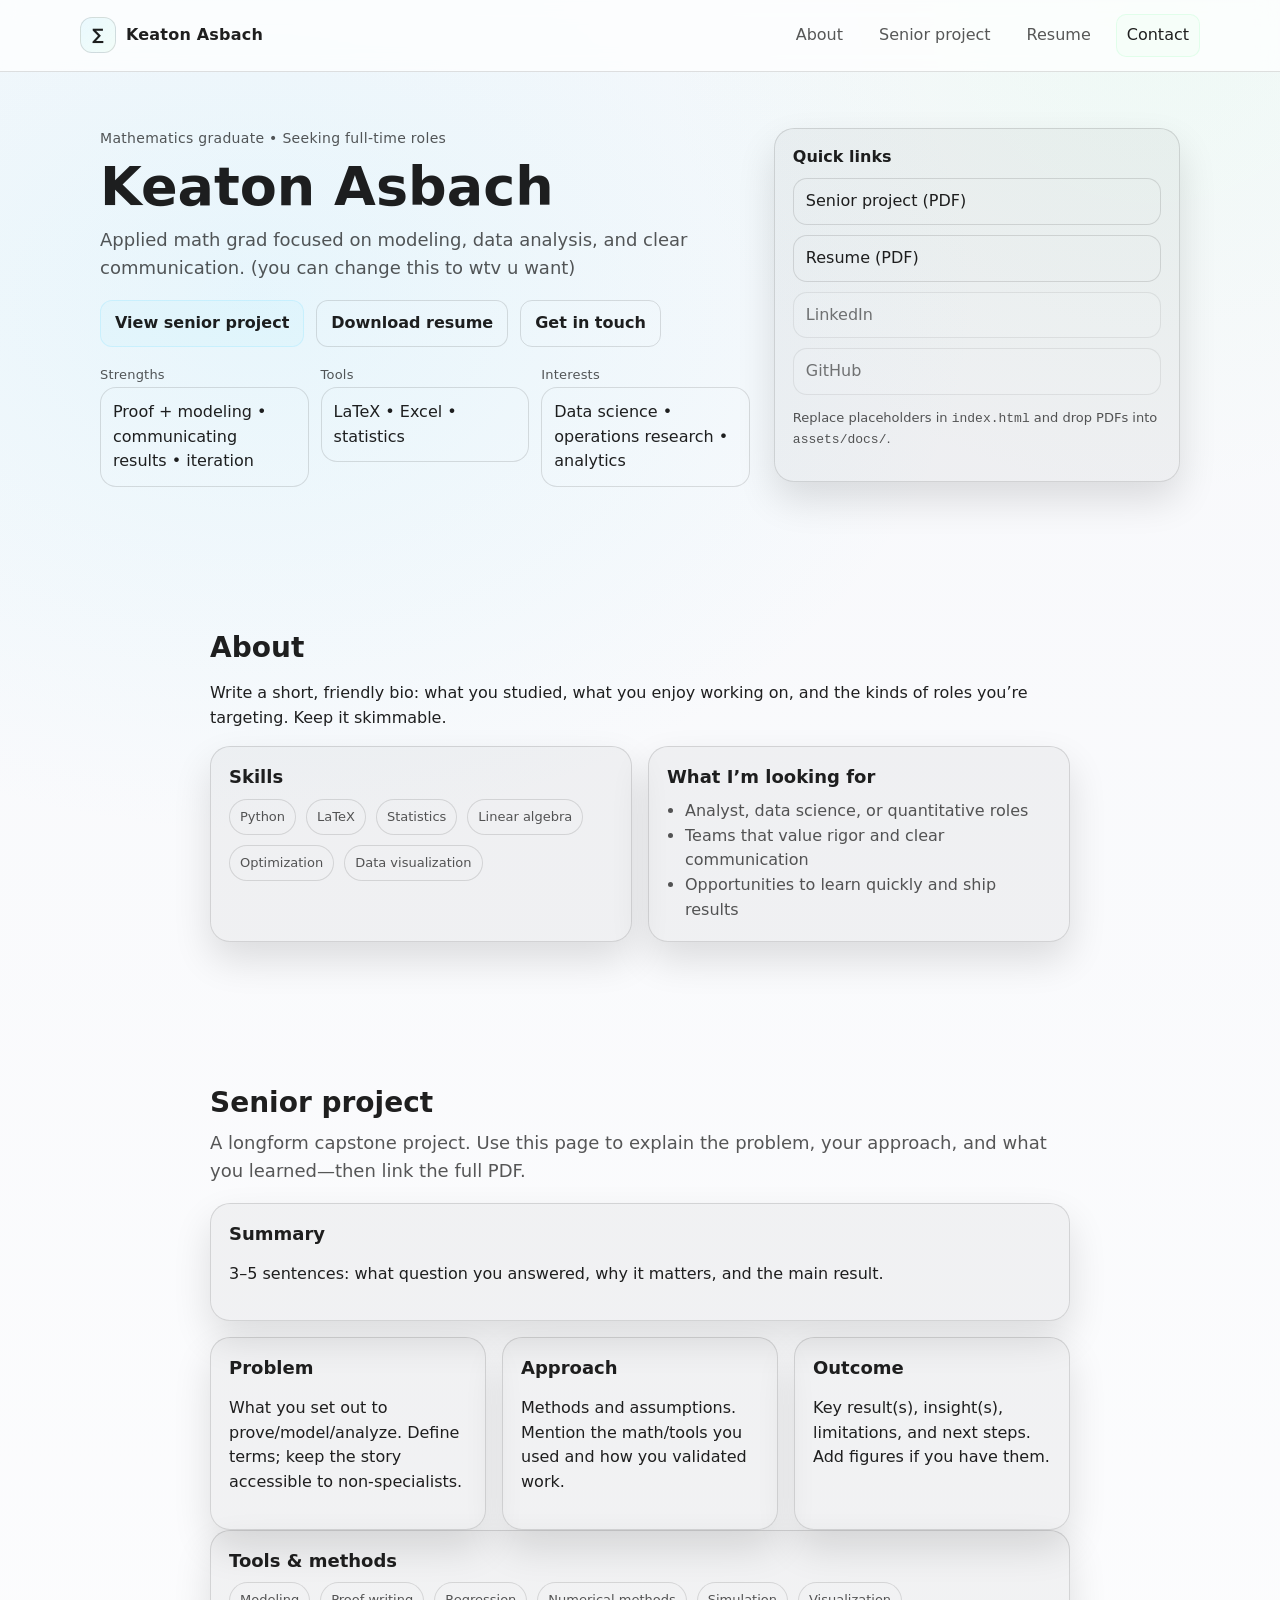
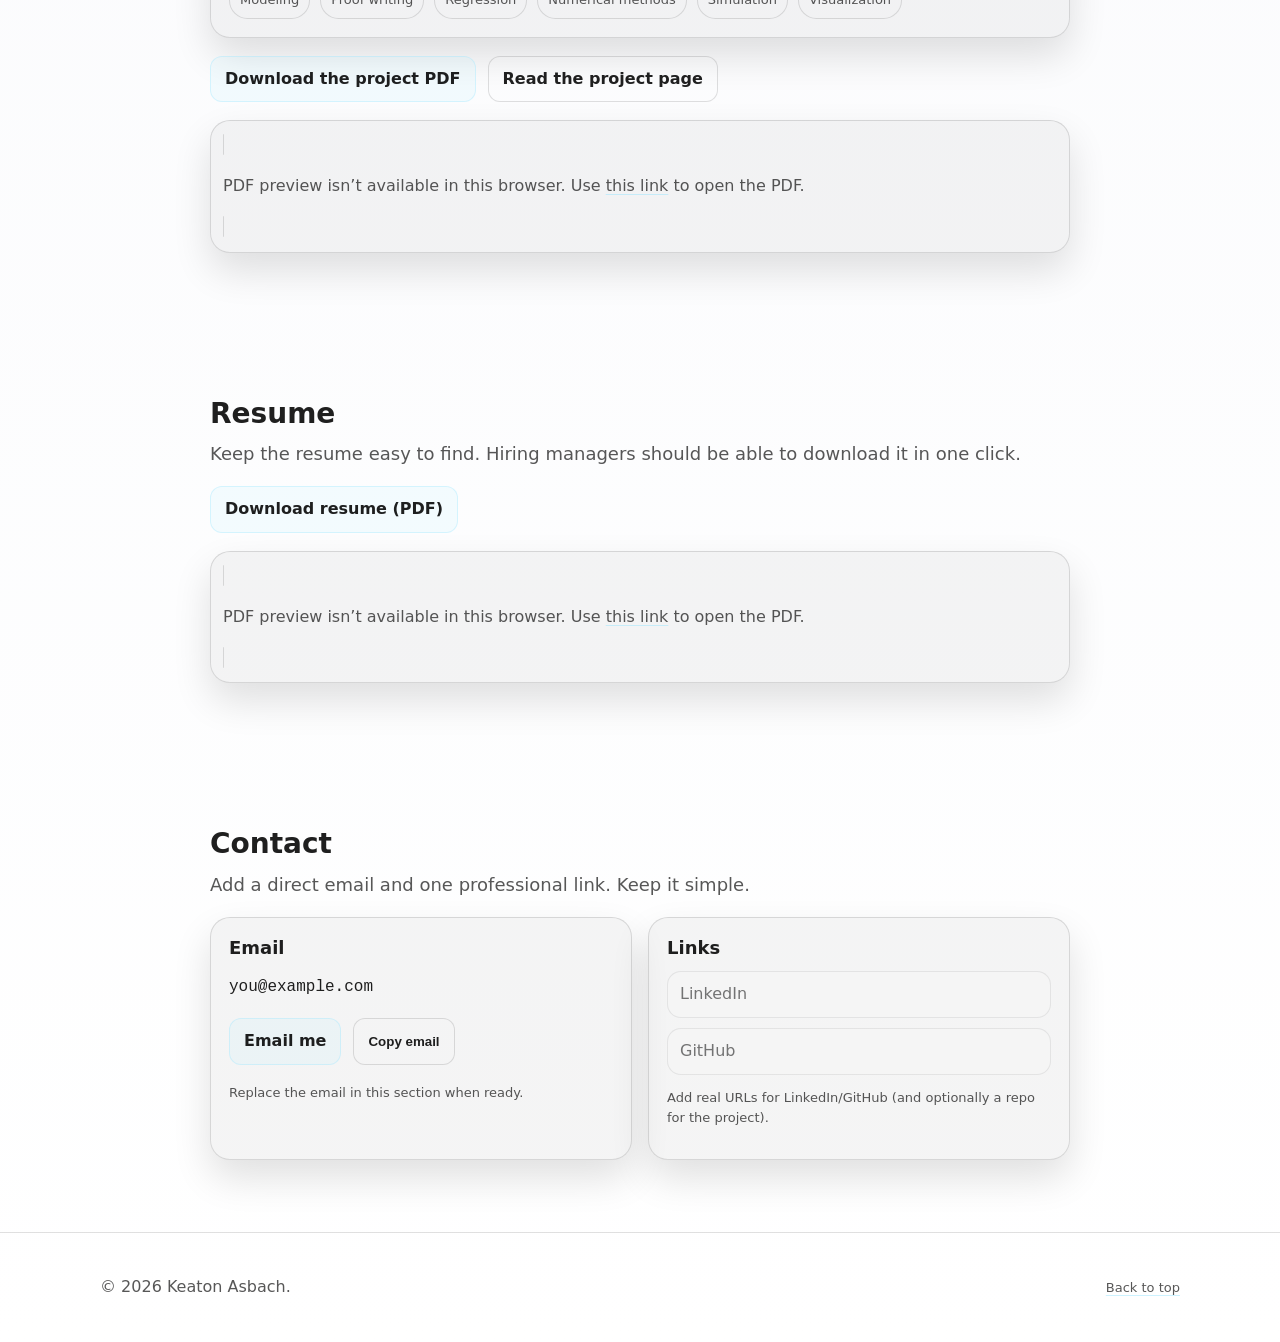
==== index.html @ d0a3ecd9 "First commit" ====
<!doctype html>
<html lang="en">
  <head>
    <meta charset="utf-8" />
    <meta name="viewport" content="width=device-width, initial-scale=1" />
    <meta
      name="description"
      content="Portfolio of a mathematics graduate: senior project, skills, resume, and contact."
    />

    <title>Portfolio — Mathematics Graduate</title>

    <meta property="og:title" content="Portfolio — Mathematics Graduate" />
    <meta
      property="og:description"
      content="Senior project, skills, resume, and contact."
    />
    <meta property="og:type" content="website" />

    <link rel="icon" href="./assets/favicon.svg" type="image/svg+xml" />
    <link rel="stylesheet" href="./styles.css" />
    <script defer src="./main.js"></script>
  </head>
  <body>
    <a class="skip-link" href="#home">Skip to content</a>

    <header class="site-header" role="banner">
      <div class="container header-inner">
        <a class="brand" href="#home" aria-label="Go to top">
          <span class="brand-mark" aria-hidden="true">∑</span>
          <span class="brand-text">Keaton Asbach</span>
        </a>

        <nav class="site-nav" aria-label="Primary">
          <a href="#about">About</a>
          <a href="#project">Senior project</a>
          <a href="#resume">Resume</a>
          <a href="#contact" class="nav-cta">Contact</a>
        </nav>
      </div>
    </header>

    <main id="home" class="site-main" tabindex="-1">
      <section class="hero section">
        <div class="container hero-grid">
          <div class="hero-copy">
            <p class="eyebrow">Mathematics graduate • Seeking full-time roles</p>
            <h1 class="hero-title">Keaton Asbach</h1>
            <p class="hero-subtitle">
              Applied math grad focused on modeling, data analysis, and clear communication. (you can change this to wtv u want)
            </p>

            <div class="button-row">
              <a class="button primary" href="#project">View senior project</a>
              <a class="button" href="#resume">Download resume</a>
              <a class="button ghost" href="#contact">Get in touch</a>
            </div>

            <dl class="hero-highlights" aria-label="Highlights">
              <div>
                <dt>Strengths</dt>
                <dd>Proof + modeling • communicating results • iteration</dd>
              </div>
              <div>
                <dt>Tools</dt>
                <dd>LaTeX • Excel • statistics</dd>
              </div>
              <div>
                <dt>Interests</dt>
                <dd>Data science • operations research • analytics</dd>
              </div>
            </dl>
          </div>

          <aside class="hero-card" aria-label="Quick links">
            <div class="card">
              <h2 class="card-title">Quick links</h2>
              <ul class="link-list">
                <li>
                  <a href="./assets/docs/senior-project.pdf">
                    Senior project (PDF)
                  </a>
                </li>
                <li>
                  <a href="./assets/docs/resume.pdf">Resume (PDF)</a>
                </li>
                <li>
                  <a href="#" aria-disabled="true" class="is-disabled">LinkedIn</a>
                </li>
                <li>
                  <a href="#" aria-disabled="true" class="is-disabled">GitHub</a>
                </li>
              </ul>
              <p class="muted small">
                Replace placeholders in <span class="mono">index.html</span> and drop PDFs into
                <span class="mono">assets/docs/</span>.
              </p>
            </div>
          </aside>
        </div>
      </section>

      <section id="about" class="section">
        <div class="container narrow">
          <h2>About</h2>
          <p>
            Write a short, friendly bio: what you studied, what you enjoy working on,
            and the kinds of roles you’re targeting. Keep it skimmable.
          </p>

          <div class="grid-2">
            <div class="panel">
              <h3>Skills</h3>
              <ul class="chip-list" aria-label="Skills list">
                <li class="chip">Python</li>
                <li class="chip">LaTeX</li>
                <li class="chip">Statistics</li>
                <li class="chip">Linear algebra</li>
                <li class="chip">Optimization</li>
                <li class="chip">Data visualization</li>
              </ul>
            </div>

            <div class="panel">
              <h3>What I’m looking for</h3>
              <ul class="bullets">
                <li>Analyst, data science, or quantitative roles</li>
                <li>Teams that value rigor and clear communication</li>
                <li>Opportunities to learn quickly and ship results</li>
              </ul>
            </div>
          </div>
        </div>
      </section>

      <section id="project" class="section section-alt">
        <div class="container narrow">
          <h2>Senior project</h2>
          <p class="lead">
            A longform capstone project. Use this page to explain the problem, your
            approach, and what you learned—then link the full PDF.
          </p>

          <div class="panel">
            <h3>Summary</h3>
            <p>
              3–5 sentences: what question you answered, why it matters, and the main
              result.
            </p>
          </div>

          <div class="grid-3">
            <div class="panel">
              <h3>Problem</h3>
              <p>
                What you set out to prove/model/analyze. Define terms; keep the story
                accessible to non-specialists.
              </p>
            </div>
            <div class="panel">
              <h3>Approach</h3>
              <p>
                Methods and assumptions. Mention the math/tools you used and how you
                validated work.
              </p>
            </div>
            <div class="panel">
              <h3>Outcome</h3>
              <p>
                Key result(s), insight(s), limitations, and next steps. Add figures if
                you have them.
              </p>
            </div>
          </div>

          <div class="panel">
            <h3>Tools &amp; methods</h3>
            <ul class="chip-list" aria-label="Tools and methods list">
              <li class="chip">Modeling</li>
              <li class="chip">Proof writing</li>
              <li class="chip">Regression</li>
              <li class="chip">Numerical methods</li>
              <li class="chip">Simulation</li>
              <li class="chip">Visualization</li>
            </ul>
          </div>

          <div class="button-row">
            <a class="button primary" href="./assets/docs/senior-project.pdf">
              Download the project PDF
            </a>
            <a class="button" href="./project/">Read the project page</a>
          </div>

          <div class="panel embed">
            <h3 class="sr-only">Project PDF preview</h3>
            <object
              data="./assets/docs/senior-project.pdf"
              type="application/pdf"
              width="100%"
              height="720"
              aria-label="Embedded senior project PDF"
            >
              <p class="muted">
                PDF preview isn’t available in this browser. Use
                <a href="./assets/docs/senior-project.pdf">this link</a> to open the PDF.
              </p>
            </object>
          </div>
        </div>
      </section>

      <section id="resume" class="section">
        <div class="container narrow">
          <h2>Resume</h2>
          <p class="lead">
            Keep the resume easy to find. Hiring managers should be able to download it
            in one click.
          </p>

          <div class="button-row">
            <a class="button primary" href="./assets/docs/resume.pdf" download>
              Download resume (PDF)
            </a>
          </div>

          <div class="panel embed">
            <h3 class="sr-only">Resume PDF preview</h3>
            <object
              data="./assets/docs/resume.pdf"
              type="application/pdf"
              width="100%"
              height="720"
              aria-label="Embedded resume PDF"
            >
              <p class="muted">
                PDF preview isn’t available in this browser. Use
                <a href="./assets/docs/resume.pdf">this link</a> to open the PDF.
              </p>
            </object>
          </div>
        </div>
      </section>

      <section id="contact" class="section section-alt">
        <div class="container narrow">
          <h2>Contact</h2>
          <p class="lead">
            Add a direct email and one professional link. Keep it simple.
          </p>

          <div class="grid-2">
            <div class="panel">
              <h3>Email</h3>
              <p class="mono" id="emailText">you@example.com</p>
              <div class="button-row">
                <a class="button primary" href="mailto:you@example.com">Email me</a>
                <button class="button" type="button" data-copy-email>
                  Copy email
                </button>
              </div>
              <p class="muted small">
                Replace the email in this section when ready.
              </p>
            </div>

            <div class="panel">
              <h3>Links</h3>
              <ul class="link-list">
                <li>
                  <a href="#" aria-disabled="true" class="is-disabled">LinkedIn</a>
                </li>
                <li><a href="#" aria-disabled="true" class="is-disabled">GitHub</a></li>
              </ul>
              <p class="muted small">
                Add real URLs for LinkedIn/GitHub (and optionally a repo for the project).
              </p>
            </div>
          </div>
        </div>
      </section>
    </main>

    <footer class="site-footer">
      <div class="container footer-inner">
        <p class="muted">
          © <span id="year"></span> Keaton Asbach.
        </p>
        <p class="muted small">
          <a href="#home">Back to top</a>
        </p>
      </div>
    </footer>
  </body>
</html>
---- styles.css ----
:root {
  --bg: #0b1020;
  --bg2: #0f1730;
  --card: rgba(255, 255, 255, 0.06);
  --card2: rgba(255, 255, 255, 0.08);
  --text: rgba(255, 255, 255, 0.92);
  --muted: rgba(255, 255, 255, 0.72);
  --border: rgba(255, 255, 255, 0.12);
  --accent: #9ae6ff;
  --accent2: #b7ffcf;
  --shadow: 0 16px 40px rgba(0, 0, 0, 0.35);
  --radius: 16px;
  --radius2: 20px;
  --max: 1120px;
}

@media (prefers-color-scheme: light) {
  :root {
    --bg: #f7f8fb;
    --bg2: #ffffff;
    --card: rgba(0, 0, 0, 0.04);
    --card2: rgba(0, 0, 0, 0.06);
    --text: rgba(0, 0, 0, 0.88);
    --muted: rgba(0, 0, 0, 0.66);
    --border: rgba(0, 0, 0, 0.12);
    --accent: #0b6cff;
    --accent2: #0b9a5a;
    --shadow: 0 18px 38px rgba(0, 0, 0, 0.12);
  }
}

* {
  box-sizing: border-box;
}

html {
  scroll-behavior: smooth;
}

body {
  margin: 0;
  font-family: ui-sans-serif, system-ui, -apple-system, Segoe UI, Roboto, Helvetica,
    Arial, "Apple Color Emoji", "Segoe UI Emoji";
  color: var(--text);
  background: radial-gradient(1200px 900px at 20% 10%, rgba(154, 230, 255, 0.18), transparent 60%),
    radial-gradient(900px 900px at 90% 0%, rgba(183, 255, 207, 0.14), transparent 55%),
    linear-gradient(180deg, var(--bg), var(--bg2));
  line-height: 1.55;
}

a {
  color: inherit;
  text-decoration-color: rgba(154, 230, 255, 0.5);
  text-underline-offset: 3px;
}

a:hover {
  text-decoration-color: rgba(154, 230, 255, 0.95);
}

.container {
  max-width: var(--max);
  margin: 0 auto;
  padding: 0 20px;
}

.narrow {
  max-width: 900px;
}

.section {
  padding: 72px 0;
}

.section-alt {
  background: linear-gradient(180deg, transparent, rgba(255, 255, 255, 0.03), transparent);
}

.skip-link {
  position: absolute;
  left: -999px;
  top: 12px;
  padding: 10px 12px;
  background: var(--bg2);
  border: 1px solid var(--border);
  border-radius: 10px;
  box-shadow: var(--shadow);
  z-index: 999;
}

.skip-link:focus {
  left: 12px;
}

.site-header {
  position: sticky;
  top: 0;
  z-index: 50;
  background: rgba(8, 12, 24, 0.6);
  backdrop-filter: blur(10px);
  border-bottom: 1px solid var(--border);
}

@media (prefers-color-scheme: light) {
  .site-header {
    background: rgba(255, 255, 255, 0.72);
  }
}

.header-inner {
  display: flex;
  align-items: center;
  justify-content: space-between;
  gap: 14px;
  padding: 14px 0;
}

.brand {
  display: inline-flex;
  align-items: center;
  gap: 10px;
  text-decoration: none;
  font-weight: 700;
  letter-spacing: 0.2px;
}

.brand-mark {
  width: 36px;
  height: 36px;
  display: inline-grid;
  place-items: center;
  border-radius: 12px;
  background: linear-gradient(135deg, rgba(154, 230, 255, 0.18), rgba(183, 255, 207, 0.12));
  border: 1px solid var(--border);
}

.site-nav {
  display: flex;
  align-items: center;
  gap: 14px;
  flex-wrap: wrap;
}

.site-nav a {
  padding: 8px 10px;
  border-radius: 10px;
  text-decoration: none;
  color: var(--muted);
  border: 1px solid transparent;
}

.site-nav a:hover {
  color: var(--text);
  border-color: var(--border);
  background: rgba(255, 255, 255, 0.05);
}

.site-nav a[aria-current="page"] {
  color: var(--text);
  border-color: rgba(154, 230, 255, 0.35);
  background: rgba(154, 230, 255, 0.08);
}

.nav-cta {
  color: var(--text) !important;
  border-color: rgba(183, 255, 207, 0.35) !important;
  background: rgba(183, 255, 207, 0.08) !important;
}

.hero {
  padding-top: 56px;
}

.hero-grid {
  display: grid;
  grid-template-columns: 1.6fr 1fr;
  gap: 24px;
  align-items: start;
}

@media (max-width: 860px) {
  .hero-grid {
    grid-template-columns: 1fr;
  }
}

.eyebrow {
  margin: 0 0 10px 0;
  color: var(--muted);
  letter-spacing: 0.3px;
  font-size: 14px;
}

.hero-title {
  margin: 0 0 10px 0;
  font-size: clamp(34px, 5vw, 54px);
  line-height: 1.05;
}

.hero-subtitle {
  margin: 0 0 18px 0;
  color: var(--muted);
  max-width: 62ch;
  font-size: 18px;
}

.button-row {
  display: flex;
  gap: 12px;
  flex-wrap: wrap;
  margin: 18px 0 18px 0;
}

.button {
  appearance: none;
  border: 1px solid var(--border);
  background: rgba(255, 255, 255, 0.03);
  color: var(--text);
  padding: 10px 14px;
  border-radius: 12px;
  text-decoration: none;
  display: inline-flex;
  align-items: center;
  gap: 10px;
  font-weight: 650;
  cursor: pointer;
}

.button:hover {
  background: rgba(255, 255, 255, 0.06);
}

.button.primary {
  border-color: rgba(154, 230, 255, 0.35);
  background: rgba(154, 230, 255, 0.10);
}

.button.primary:hover {
  background: rgba(154, 230, 255, 0.14);
}

.button.ghost {
  background: transparent;
}

.hero-highlights {
  display: grid;
  grid-template-columns: repeat(3, minmax(0, 1fr));
  gap: 12px;
  margin: 14px 0 0 0;
}

@media (max-width: 860px) {
  .hero-highlights {
    grid-template-columns: 1fr;
  }
}

.hero-highlights dt {
  font-size: 13px;
  letter-spacing: 0.2px;
  color: var(--muted);
  margin-bottom: 2px;
}

.hero-highlights dd {
  margin: 0;
  border: 1px solid var(--border);
  border-radius: var(--radius);
  background: rgba(255, 255, 255, 0.03);
  padding: 12px;
}

.card,
.panel {
  border: 1px solid var(--border);
  background: var(--card);
  border-radius: var(--radius2);
  padding: 18px;
  box-shadow: var(--shadow);
}

.card-title {
  margin: 0 0 10px 0;
  font-size: 16px;
  color: var(--text);
}

.muted {
  color: var(--muted);
}

.small {
  font-size: 13px;
}

.mono {
  font-family: ui-monospace, SFMono-Regular, Menlo, Monaco, Consolas, "Liberation Mono",
    "Courier New", monospace;
}

.link-list {
  list-style: none;
  padding: 0;
  margin: 12px 0 0 0;
  display: grid;
  gap: 10px;
}

.link-list a {
  display: block;
  padding: 10px 12px;
  border: 1px solid var(--border);
  border-radius: 14px;
  text-decoration: none;
  background: rgba(255, 255, 255, 0.03);
}

.link-list a:hover {
  background: rgba(255, 255, 255, 0.06);
}

.is-disabled {
  opacity: 0.6;
  pointer-events: none;
}

h2 {
  margin: 0 0 10px 0;
  font-size: 28px;
  line-height: 1.2;
}

h3 {
  margin: 0 0 10px 0;
  font-size: 18px;
  line-height: 1.3;
}

.lead {
  margin: 0 0 18px 0;
  color: var(--muted);
  font-size: 18px;
}

.grid-2 {
  display: grid;
  grid-template-columns: repeat(2, minmax(0, 1fr));
  gap: 16px;
  margin-top: 16px;
}

.grid-3 {
  display: grid;
  grid-template-columns: repeat(3, minmax(0, 1fr));
  gap: 16px;
  margin-top: 16px;
}

@media (max-width: 860px) {
  .grid-2,
  .grid-3 {
    grid-template-columns: 1fr;
  }
}

.bullets {
  margin: 0;
  padding-left: 18px;
  color: var(--muted);
}

.chip-list {
  list-style: none;
  margin: 0;
  padding: 0;
  display: flex;
  gap: 10px;
  flex-wrap: wrap;
}

.chip {
  display: inline-flex;
  padding: 7px 10px;
  border-radius: 999px;
  border: 1px solid var(--border);
  background: rgba(255, 255, 255, 0.03);
  color: var(--muted);
  font-size: 13px;
}

.embed {
  padding: 12px;
}

.embed object {
  border: 1px solid var(--border);
  border-radius: 14px;
  background: rgba(255, 255, 255, 0.02);
}

.sr-only {
  position: absolute;
  width: 1px;
  height: 1px;
  padding: 0;
  margin: -1px;
  overflow: hidden;
  clip: rect(0, 0, 0, 0);
  white-space: nowrap;
  border: 0;
}

.site-footer {
  border-top: 1px solid var(--border);
  padding: 26px 0;
  background: rgba(255, 255, 255, 0.02);
}

.footer-inner {
  display: flex;
  align-items: baseline;
  justify-content: space-between;
  flex-wrap: wrap;
  gap: 10px;
}

@media print {
  .site-header,
  .site-footer,
  .button-row,
  .embed {
    display: none !important;
  }

  body {
    background: #fff;
    color: #111;
  }
}
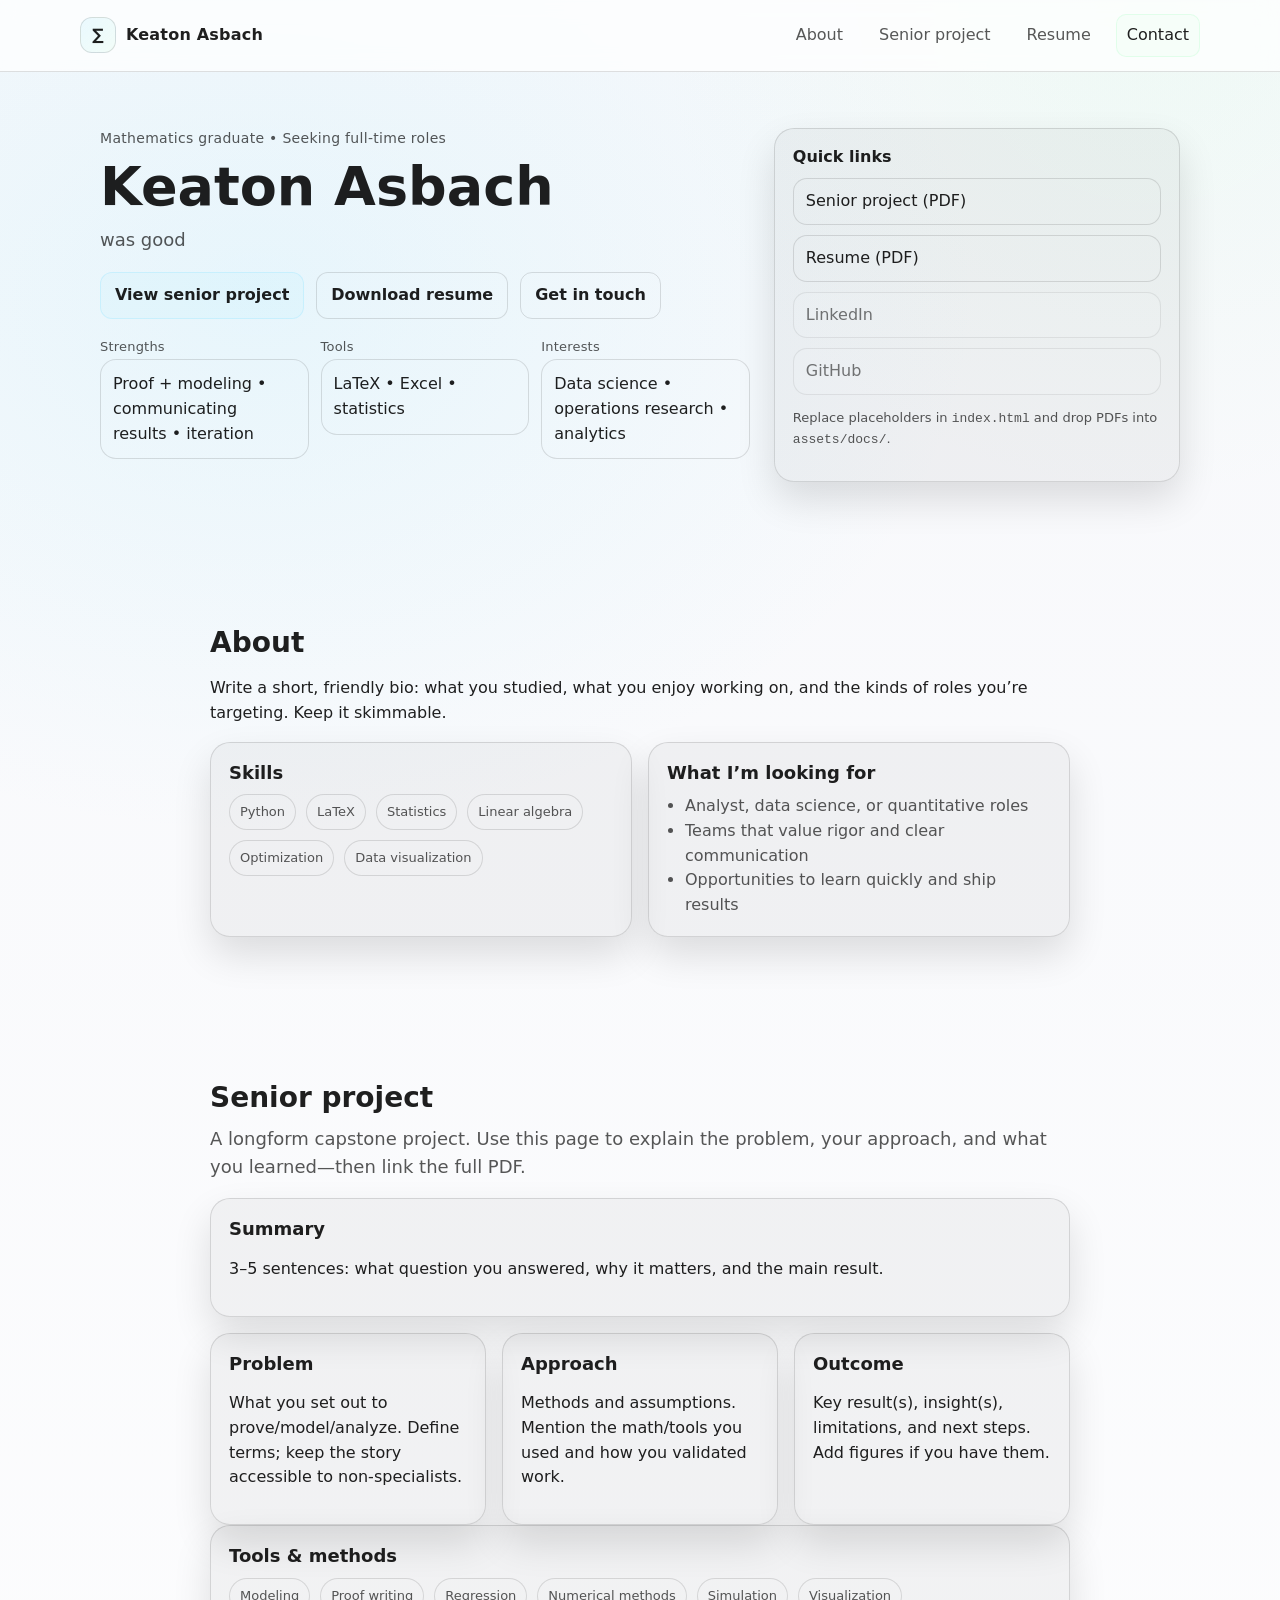
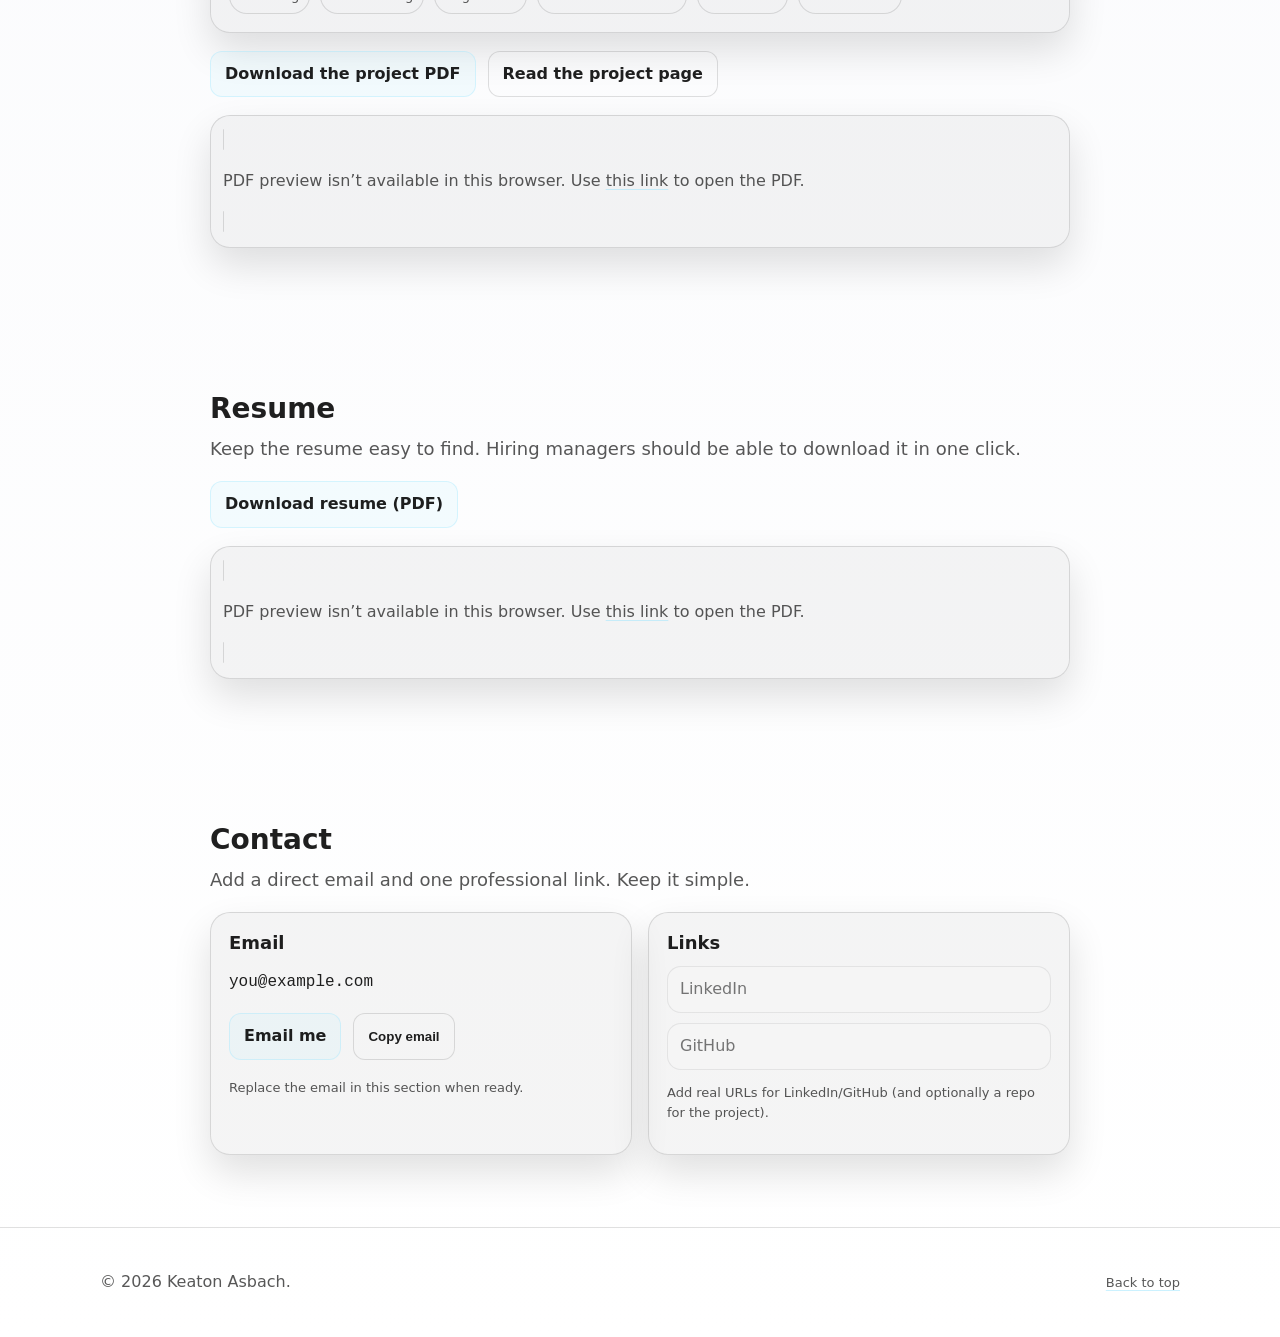
==== commit 72f19a84: "hello" ====
--- a/index.html
+++ b/index.html
@@ -47,7 +47,7 @@
             <p class="eyebrow">Mathematics graduate • Seeking full-time roles</p>
             <h1 class="hero-title">Keaton Asbach</h1>
             <p class="hero-subtitle">
-              Applied math grad focused on modeling, data analysis, and clear communication. (you can change this to wtv u want)
+              was good
             </p>
 
             <div class="button-row">
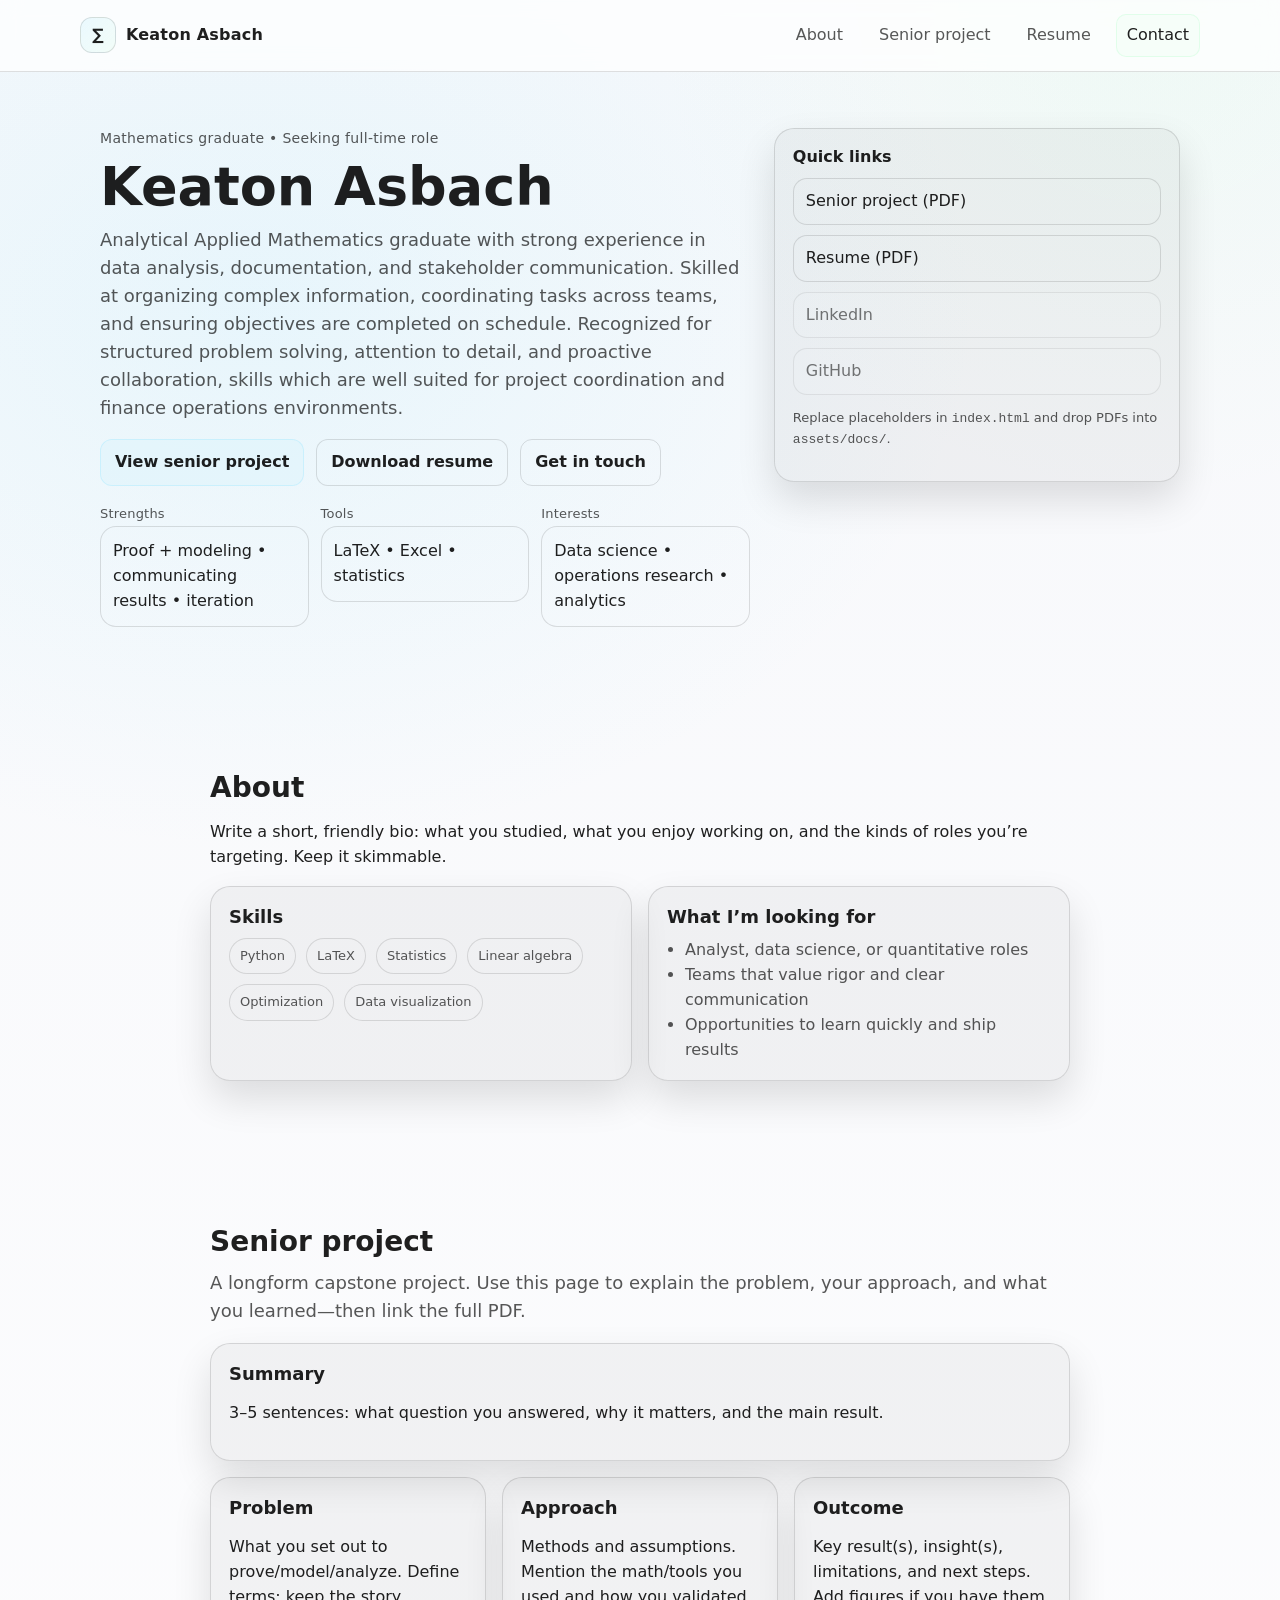
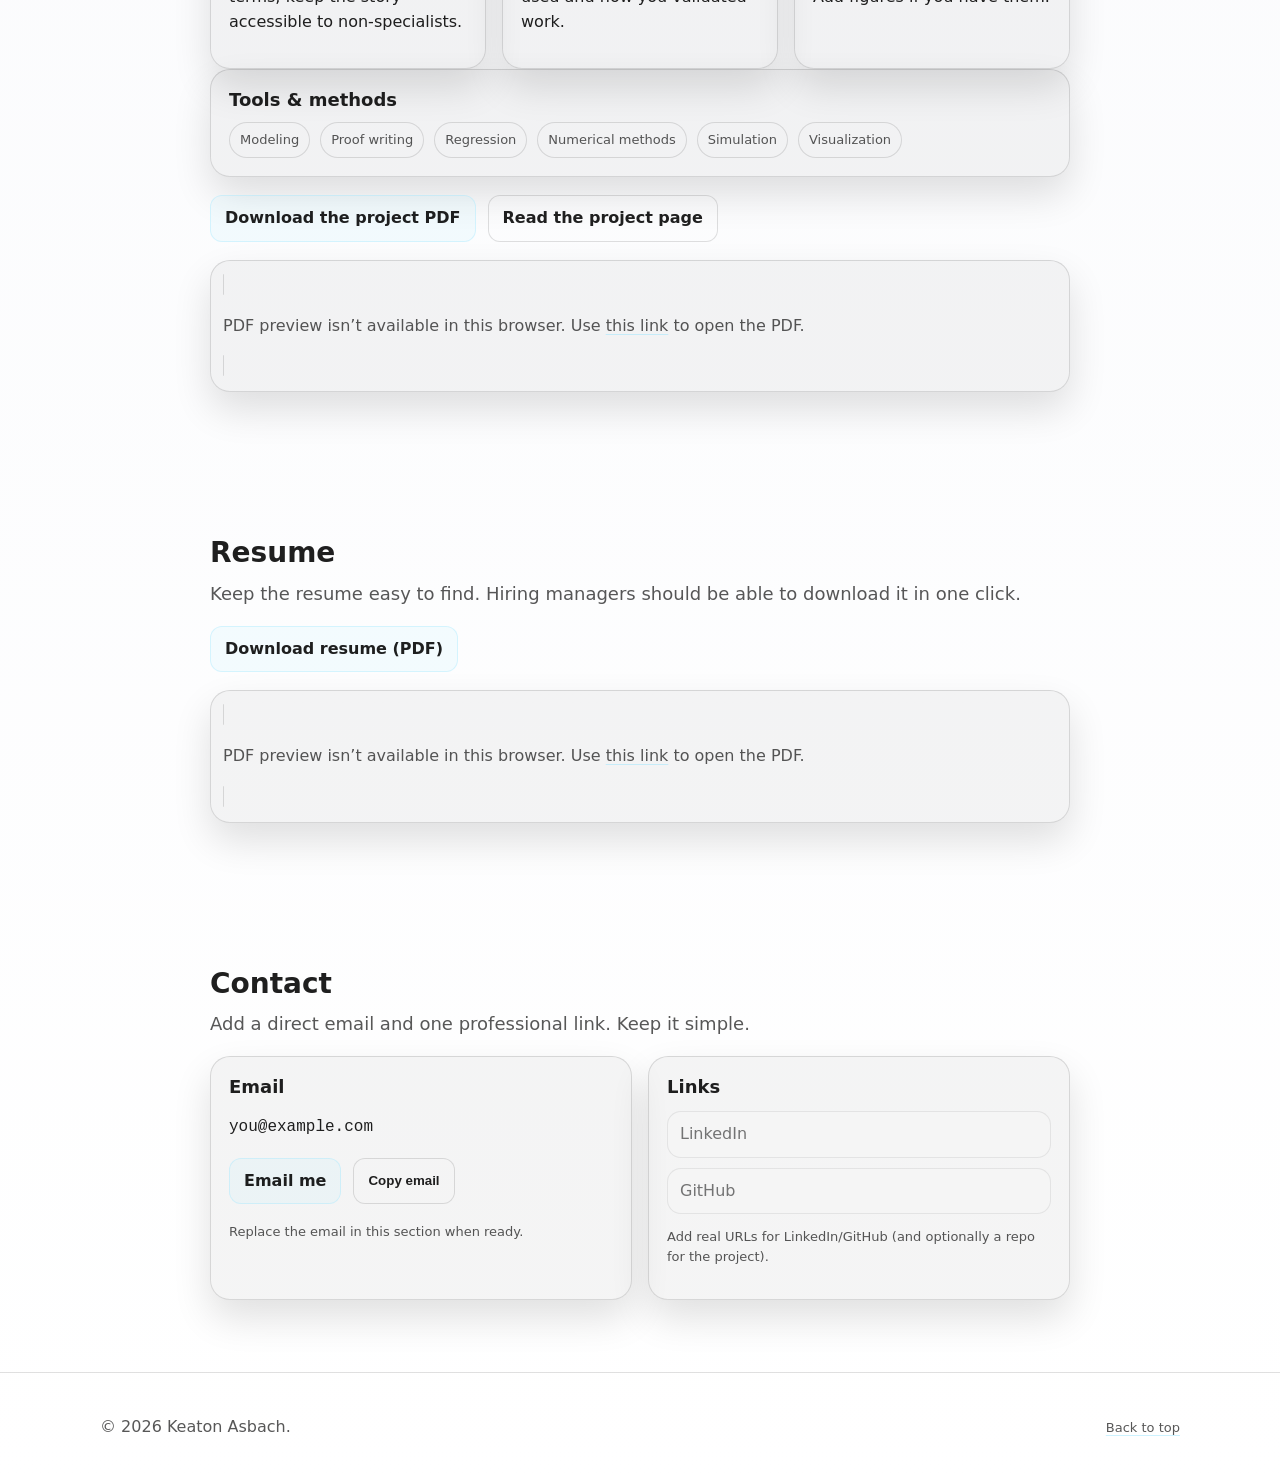
==== commit 17749738: "Updated Description" ====
--- a/index.html
+++ b/index.html
@@ -44,10 +44,14 @@
       <section class="hero section">
         <div class="container hero-grid">
           <div class="hero-copy">
-            <p class="eyebrow">Mathematics graduate • Seeking full-time roles</p>
+            <p class="eyebrow">Mathematics graduate • Seeking full-time role</p>
             <h1 class="hero-title">Keaton Asbach</h1>
             <p class="hero-subtitle">
-              was good
+              Analytical Applied Mathematics graduate with strong experience in data analysis, documentation, and 
+stakeholder communication. Skilled at organizing complex information, coordinating tasks across teams, 
+and ensuring objectives are completed on schedule. Recognized for structured problem solving, attention 
+to detail, and proactive collaboration, skills which are well suited for project coordination and finance 
+operations environments.
             </p>
 
             <div class="button-row">
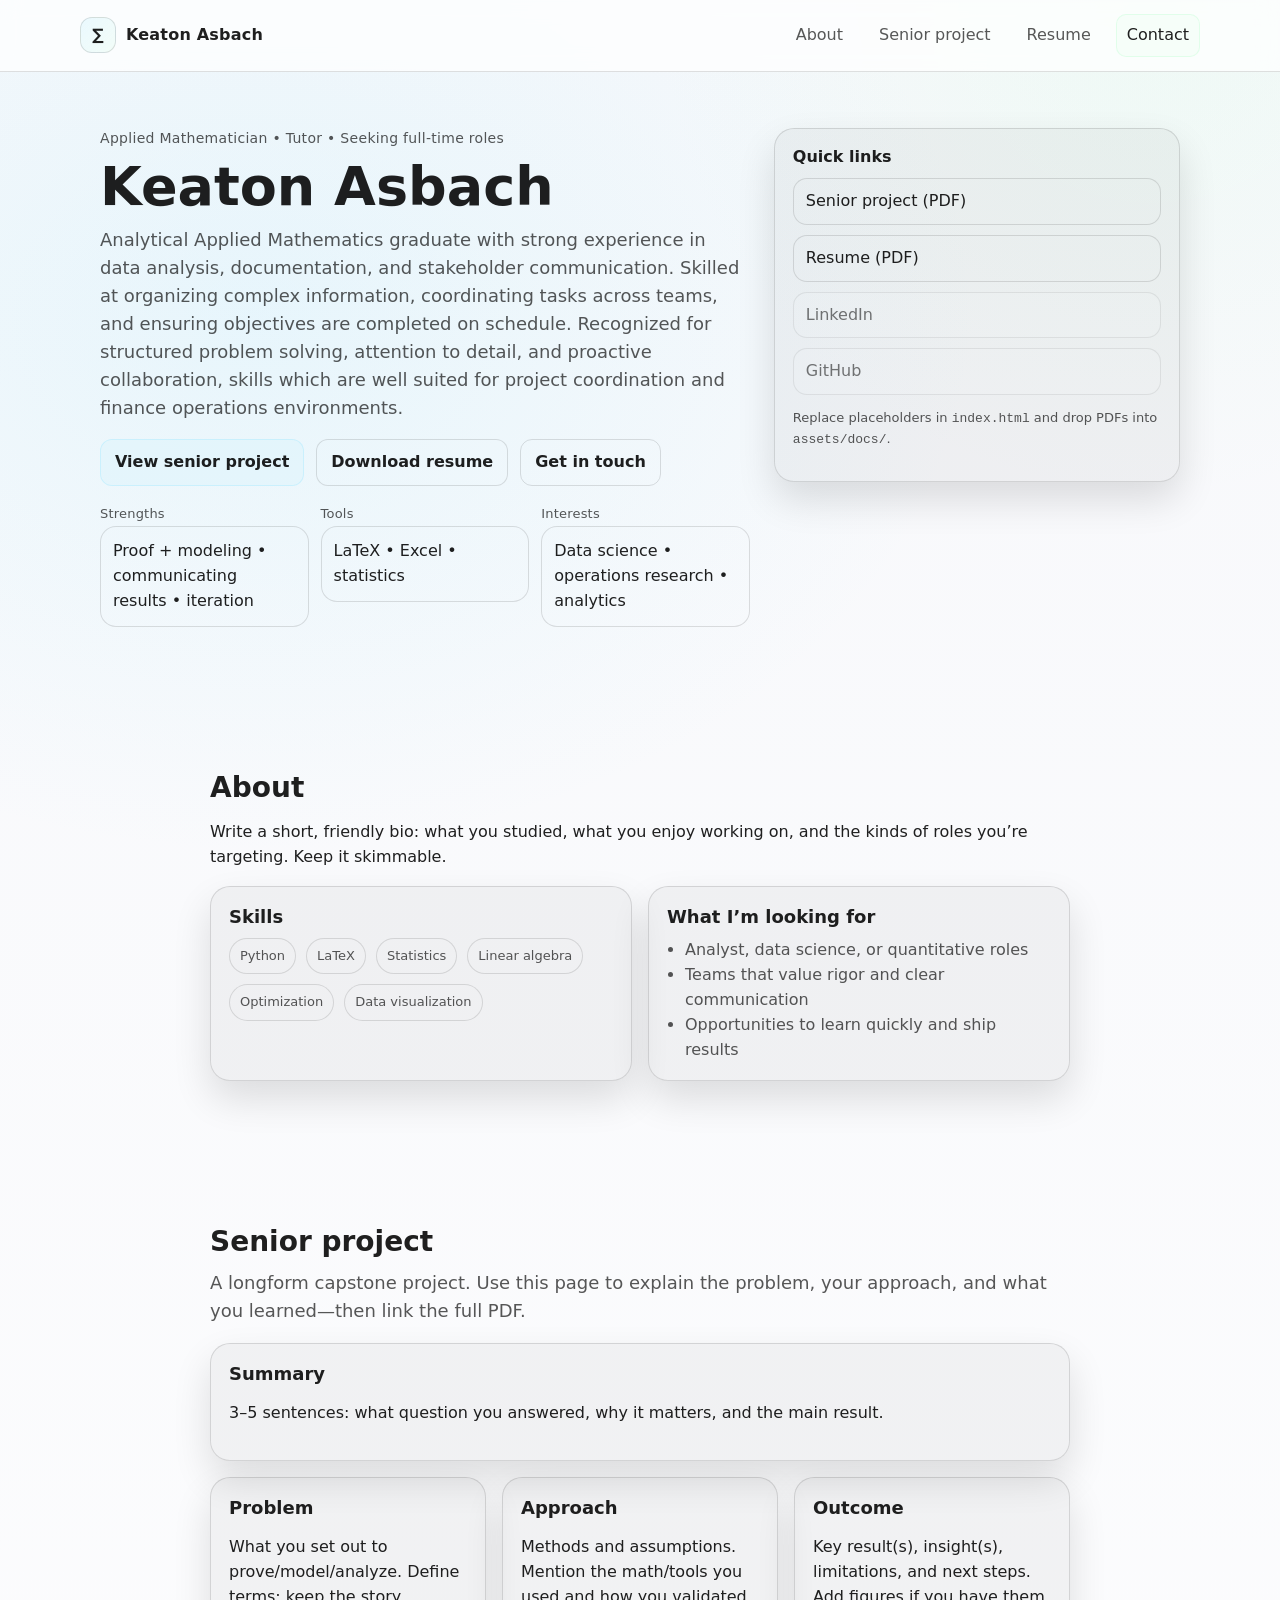
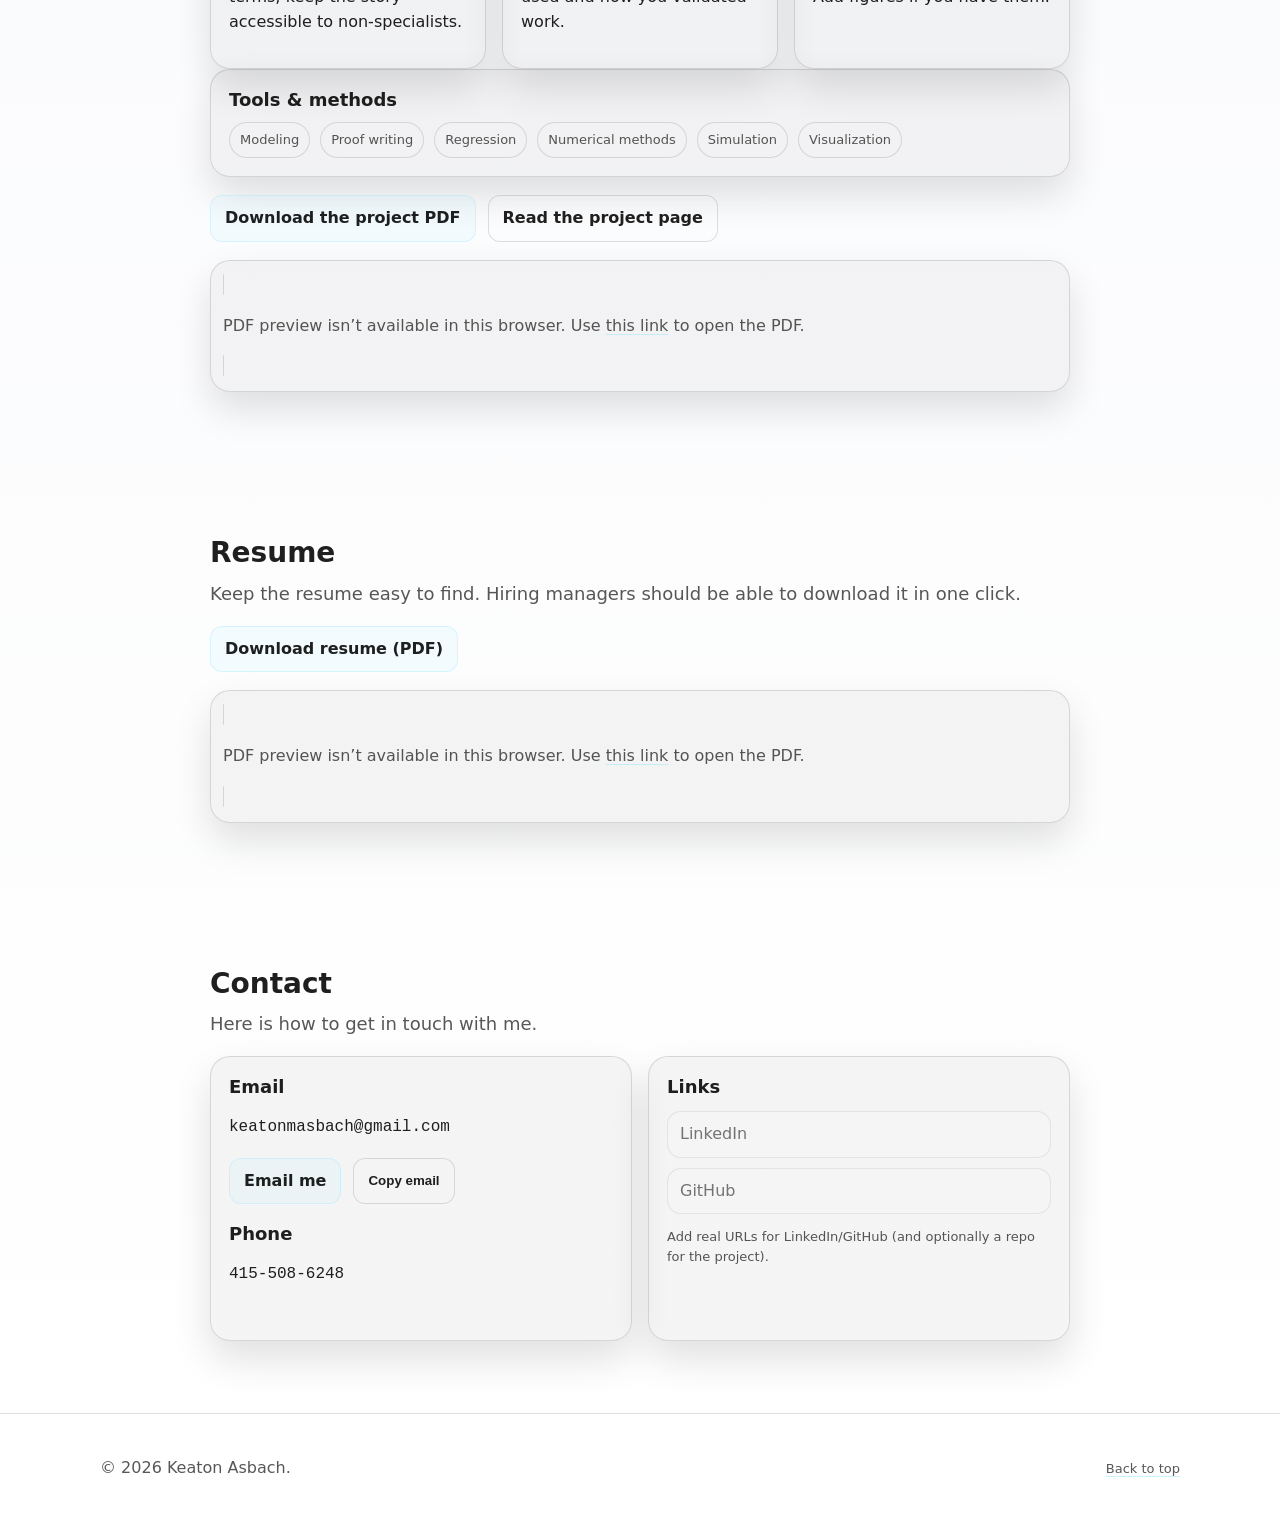
==== commit 39a28552: "Email and phone#" ====
--- a/index.html
+++ b/index.html
@@ -44,7 +44,7 @@
       <section class="hero section">
         <div class="container hero-grid">
           <div class="hero-copy">
-            <p class="eyebrow">Mathematics graduate • Seeking full-time role</p>
+            <p class="eyebrow">Applied Mathematician • Tutor • Seeking full-time roles</p>
             <h1 class="hero-title">Keaton Asbach</h1>
             <p class="hero-subtitle">
               Analytical Applied Mathematics graduate with strong experience in data analysis, documentation, and 
@@ -250,29 +250,30 @@
         <div class="container narrow">
           <h2>Contact</h2>
           <p class="lead">
-            Add a direct email and one professional link. Keep it simple.
+            Here is how to get in touch with me.
           </p>
 
           <div class="grid-2">
             <div class="panel">
               <h3>Email</h3>
-              <p class="mono" id="emailText">you@example.com</p>
+              <p class="mono" id="emailText">keatonmasbach@gmail.com</p>
               <div class="button-row">
                 <a class="button primary" href="mailto:you@example.com">Email me</a>
                 <button class="button" type="button" data-copy-email>
                   Copy email
                 </button>
               </div>
-              <p class="muted small">
-                Replace the email in this section when ready.
-              </p>
+              <h3>Phone</h3>
+              <p class="mono" id="emailText">415-508-6248</p>
+              <div class="button-row">
+              </div>
             </div>
 
             <div class="panel">
               <h3>Links</h3>
               <ul class="link-list">
                 <li>
-                  <a href="#" aria-disabled="true" class="is-disabled">LinkedIn</a>
+                  <a href="#" aria-disabled="true" class="is-disabled">LinkedIn</a> <!-- https://www.linkedin.com/in/keaton-asbach-925a0a293/ add link-->
                 </li>
                 <li><a href="#" aria-disabled="true" class="is-disabled">GitHub</a></li>
               </ul>
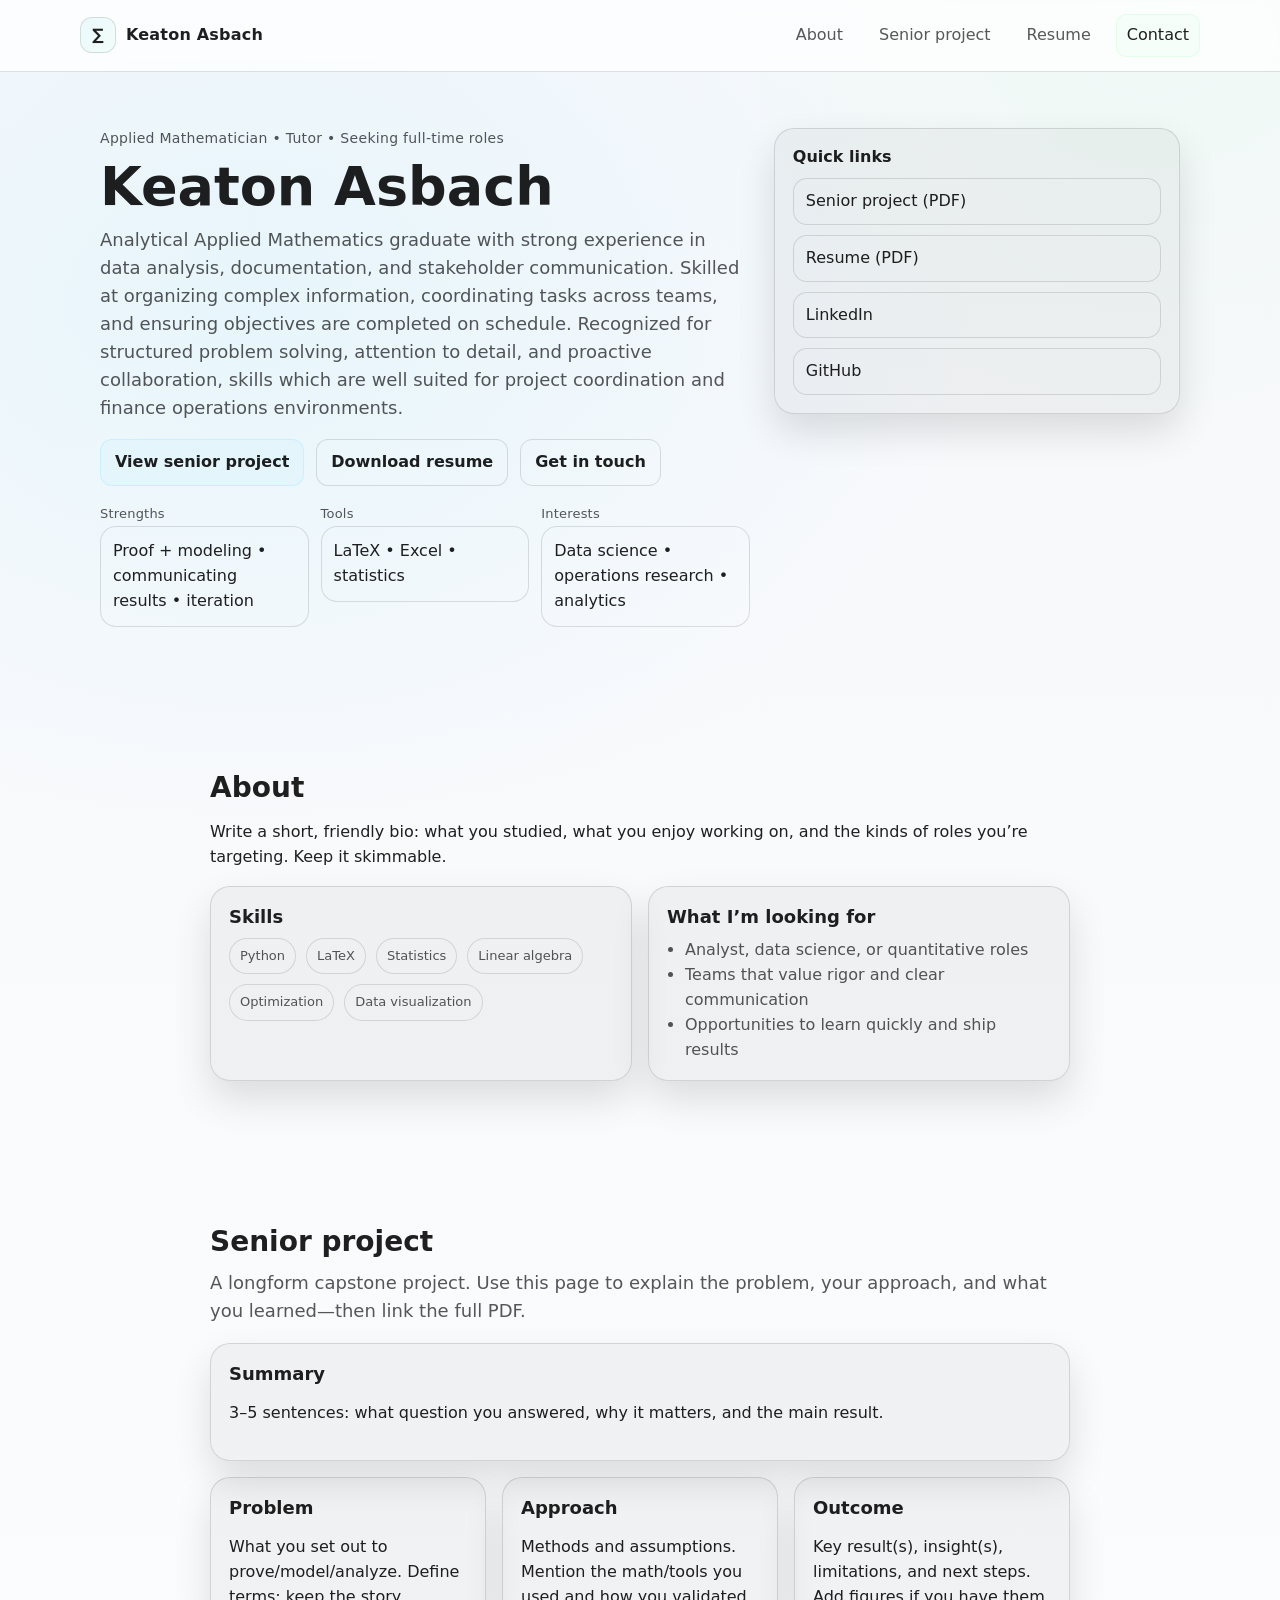
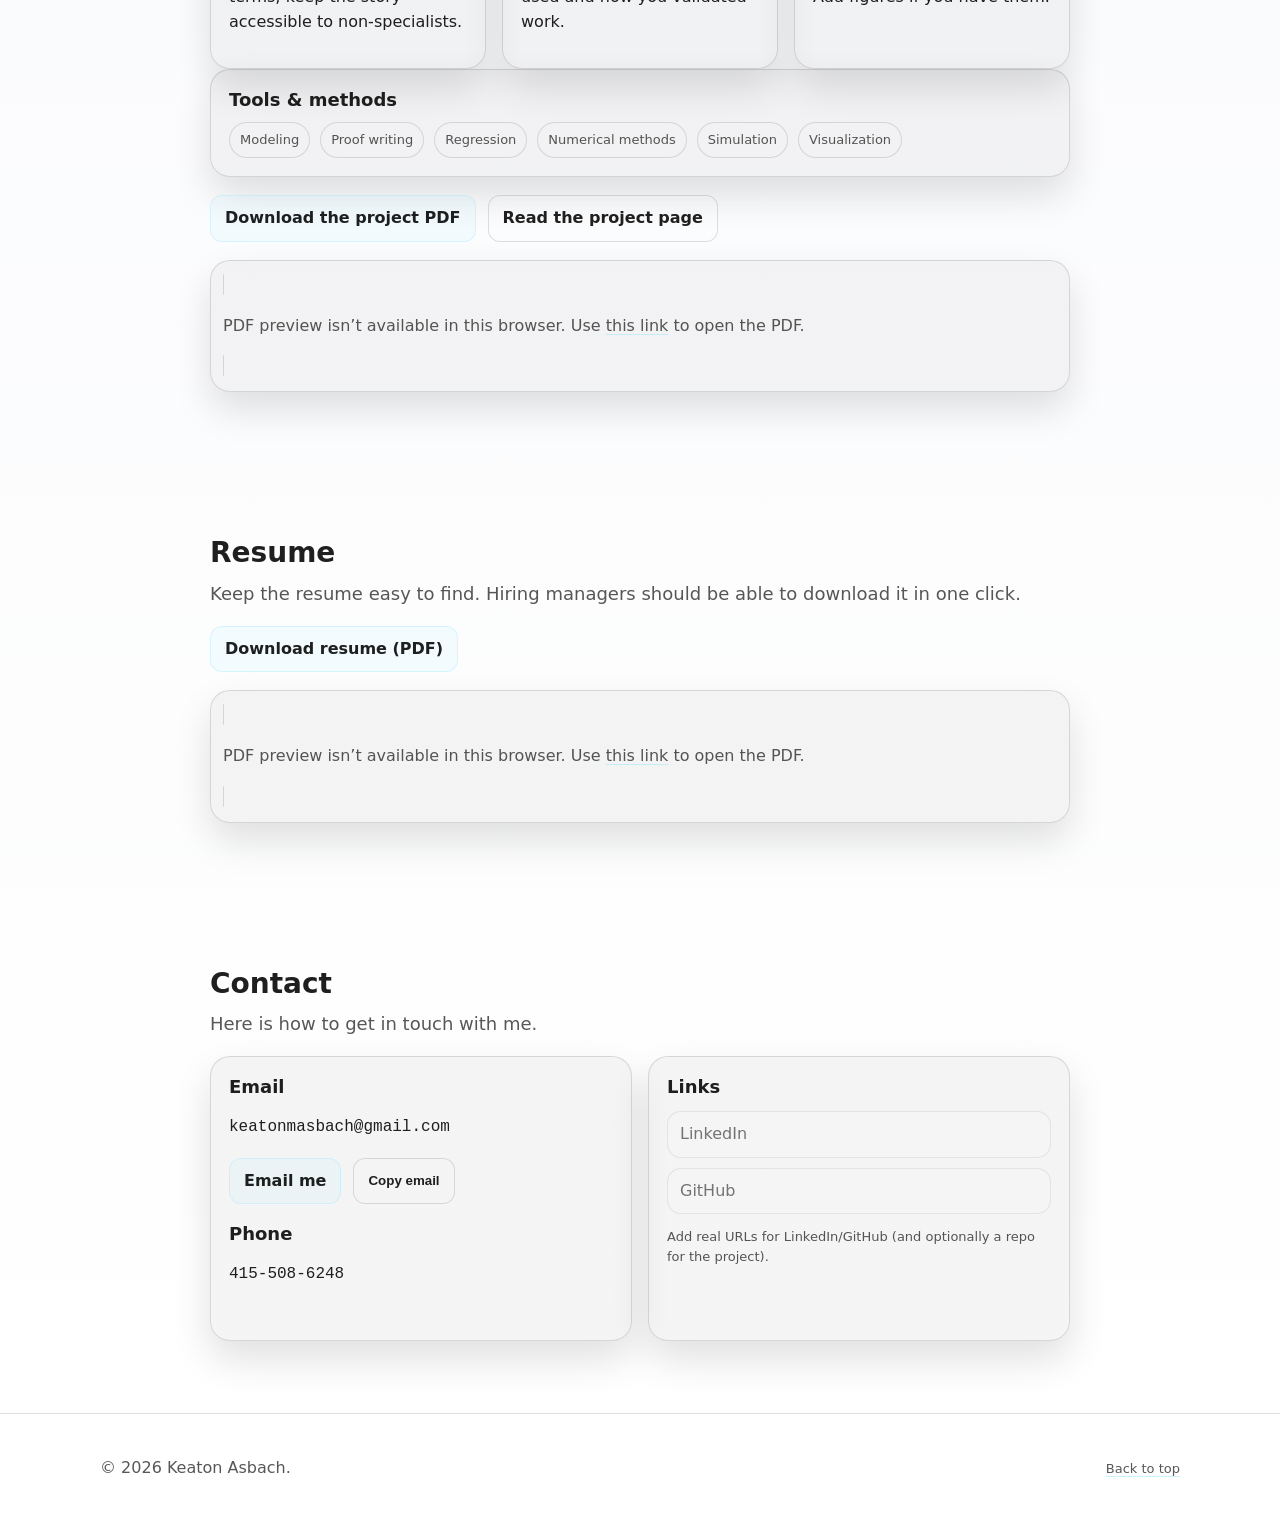
==== commit 57679c4c: "hi" ====
--- a/index.html
+++ b/index.html
@@ -89,16 +89,12 @@
                   <a href="./assets/docs/resume.pdf">Resume (PDF)</a>
                 </li>
                 <li>
-                  <a href="#" aria-disabled="true" class="is-disabled">LinkedIn</a>
-                </li>
-                <li>
-                  <a href="#" aria-disabled="true" class="is-disabled">GitHub</a>
-                </li>
-              </ul>
-              <p class="muted small">
-                Replace placeholders in <span class="mono">index.html</span> and drop PDFs into
-                <span class="mono">assets/docs/</span>.
-              </p>
+                  <a href="https://www.linkedin.com/in/keaton-asbach-925a0a293/">LinkedIn</a>
+                </li>
+                <li>
+                  <a href="https://github.com/asbachkeaton">GitHub</a>
+                </li>
+              </ul>
             </div>
           </aside>
         </div>
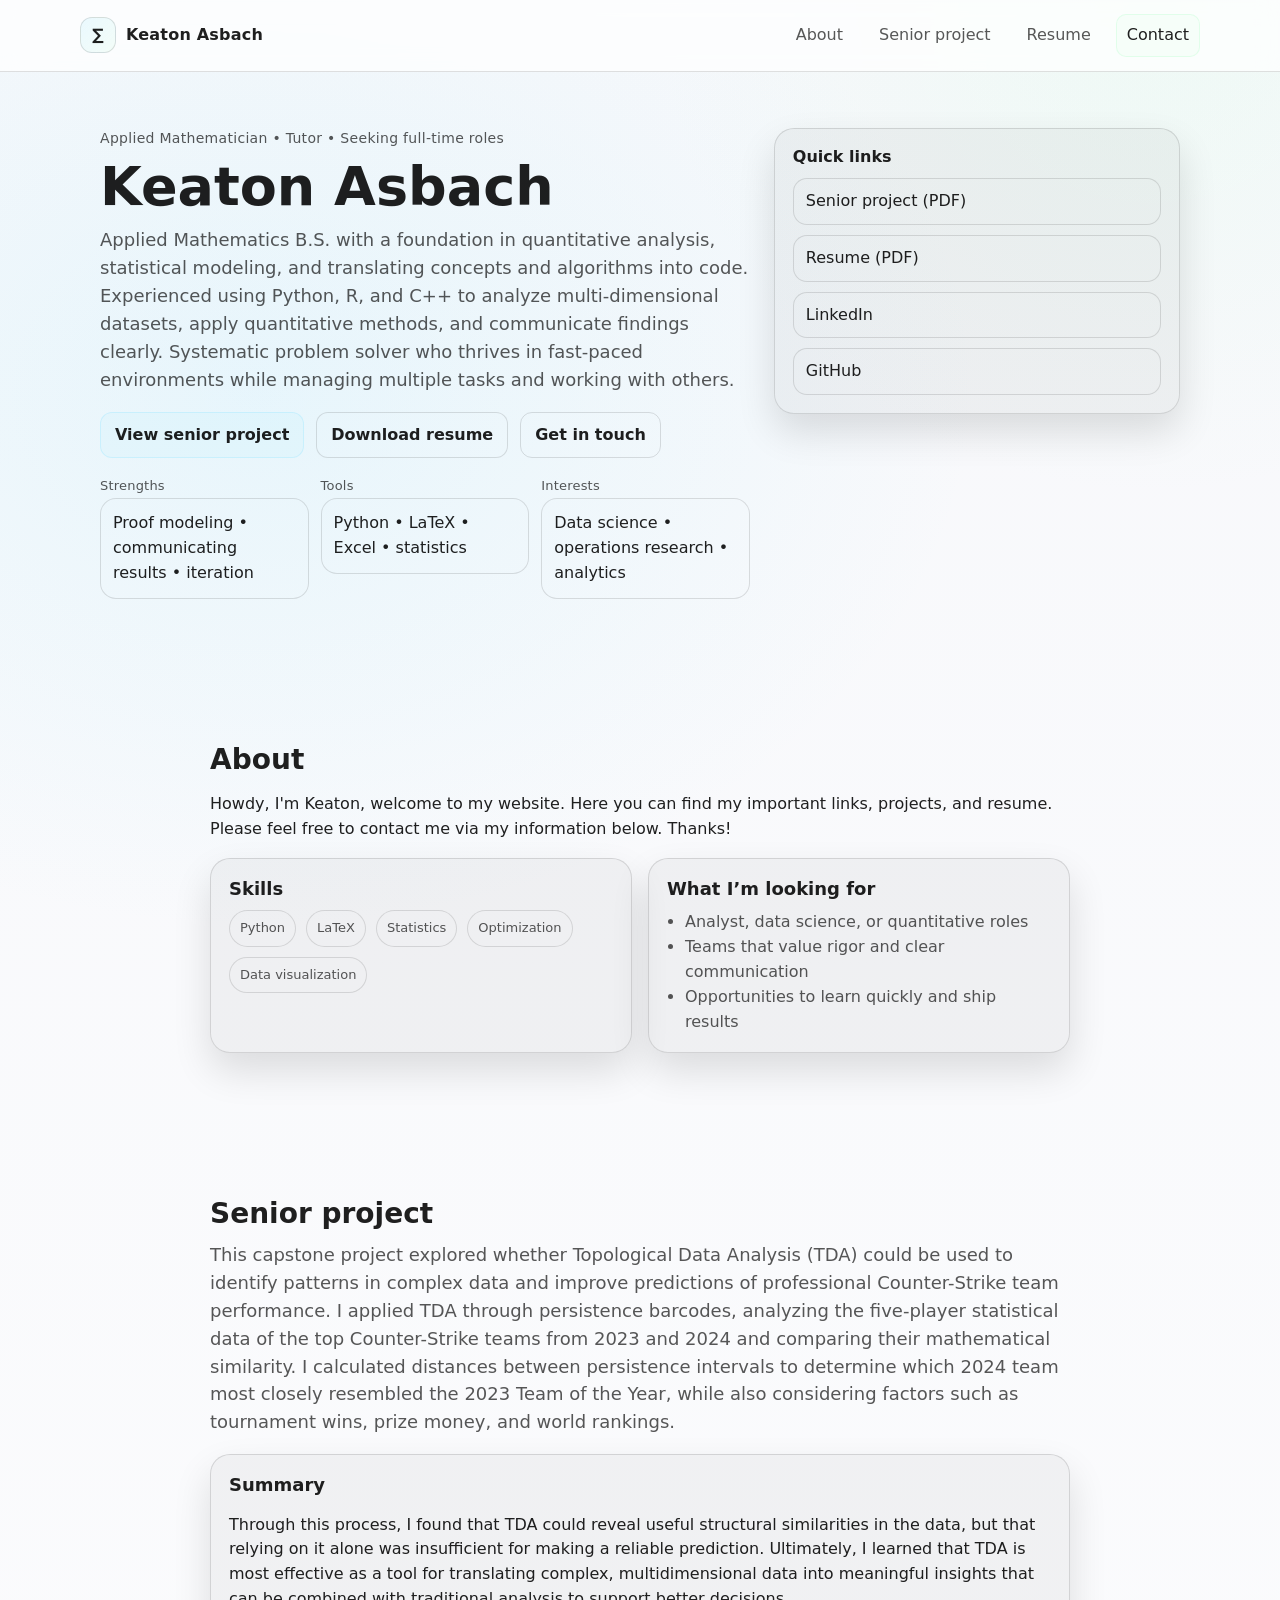
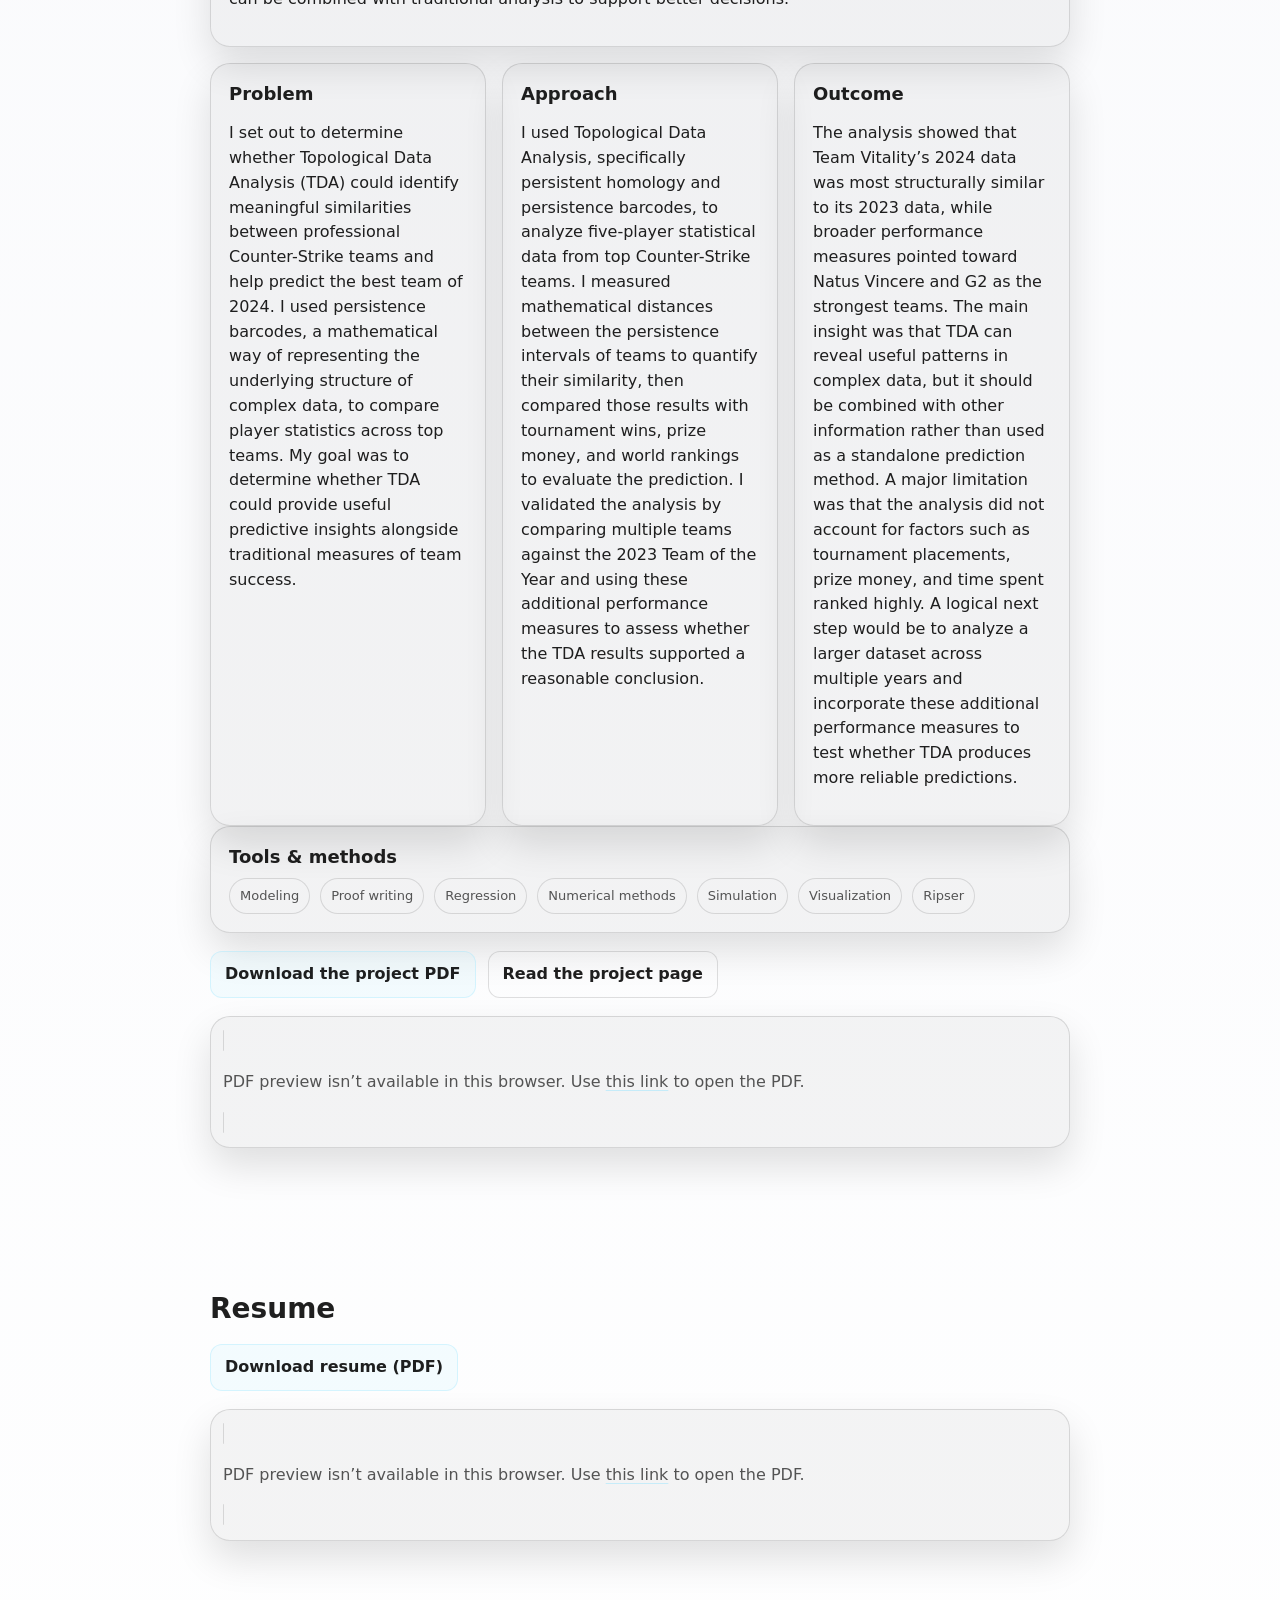
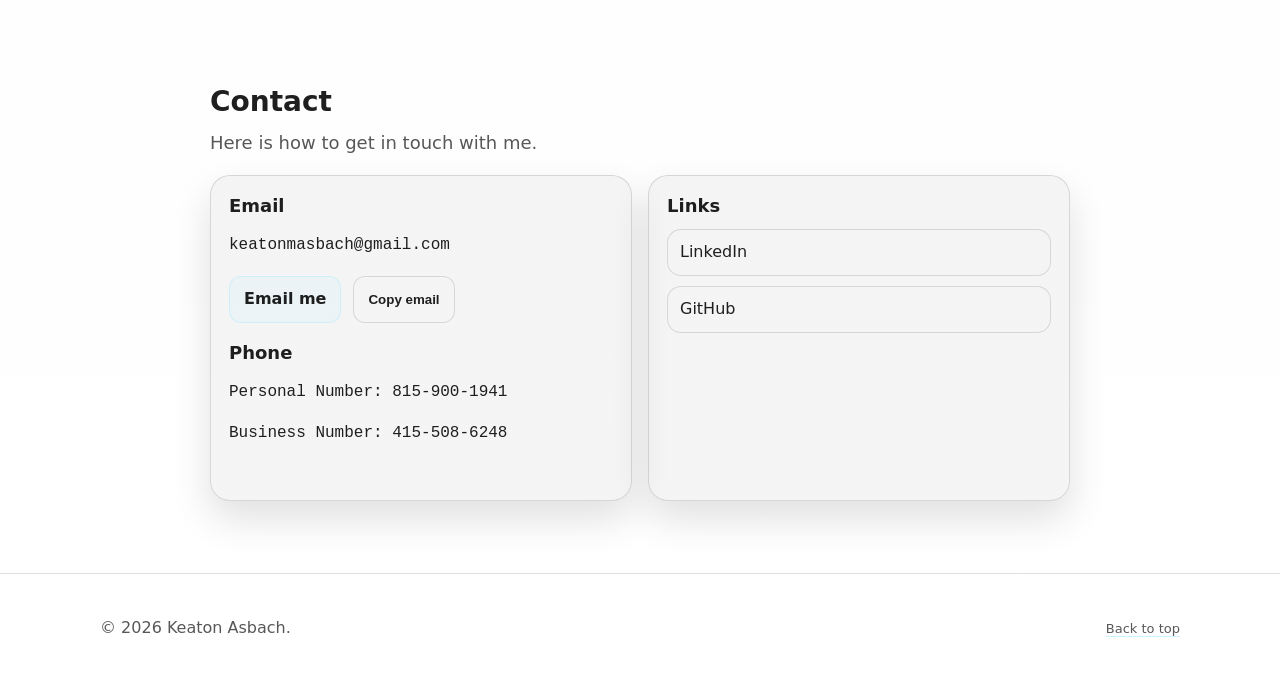
==== commit 1512f565: "yea" ====
--- a/index.html
+++ b/index.html
@@ -47,11 +47,10 @@
             <p class="eyebrow">Applied Mathematician • Tutor • Seeking full-time roles</p>
             <h1 class="hero-title">Keaton Asbach</h1>
             <p class="hero-subtitle">
-              Analytical Applied Mathematics graduate with strong experience in data analysis, documentation, and 
-stakeholder communication. Skilled at organizing complex information, coordinating tasks across teams, 
-and ensuring objectives are completed on schedule. Recognized for structured problem solving, attention 
-to detail, and proactive collaboration, skills which are well suited for project coordination and finance 
-operations environments.
+              Applied Mathematics B.S. with a foundation in quantitative analysis, statistical modeling, and translating
+concepts and algorithms into code. Experienced using Python, R, and C++ to analyze multi-dimensional
+datasets, apply quantitative methods, and communicate findings clearly. Systematic problem solver who
+thrives in fast-paced environments while managing multiple tasks and working with others. 
             </p>
 
             <div class="button-row">
@@ -63,11 +62,11 @@
             <dl class="hero-highlights" aria-label="Highlights">
               <div>
                 <dt>Strengths</dt>
-                <dd>Proof + modeling • communicating results • iteration</dd>
+                <dd>Proof modeling • communicating results • iteration</dd>
               </div>
               <div>
                 <dt>Tools</dt>
-                <dd>LaTeX • Excel • statistics</dd>
+                <dd>Python • LaTeX • Excel • statistics</dd>
               </div>
               <div>
                 <dt>Interests</dt>
@@ -104,8 +103,7 @@
         <div class="container narrow">
           <h2>About</h2>
           <p>
-            Write a short, friendly bio: what you studied, what you enjoy working on,
-            and the kinds of roles you’re targeting. Keep it skimmable.
+            Howdy, I'm Keaton, welcome to my website. Here you can find my important links, projects, and resume. Please feel free to contact me via my information below. Thanks!
           </p>
 
           <div class="grid-2">
@@ -115,7 +113,6 @@
                 <li class="chip">Python</li>
                 <li class="chip">LaTeX</li>
                 <li class="chip">Statistics</li>
-                <li class="chip">Linear algebra</li>
                 <li class="chip">Optimization</li>
                 <li class="chip">Data visualization</li>
               </ul>
@@ -137,15 +134,13 @@
         <div class="container narrow">
           <h2>Senior project</h2>
           <p class="lead">
-            A longform capstone project. Use this page to explain the problem, your
-            approach, and what you learned—then link the full PDF.
+           This capstone project explored whether Topological Data Analysis (TDA) could be used to identify patterns in complex data and improve predictions of professional Counter-Strike team performance. I applied TDA through persistence barcodes, analyzing the five-player statistical data of the top Counter-Strike teams from 2023 and 2024 and comparing their mathematical similarity. I calculated distances between persistence intervals to determine which 2024 team most closely resembled the 2023 Team of the Year, while also considering factors such as tournament wins, prize money, and world rankings.
           </p>
 
           <div class="panel">
             <h3>Summary</h3>
             <p>
-              3–5 sentences: what question you answered, why it matters, and the main
-              result.
+              Through this process, I found that TDA could reveal useful structural similarities in the data, but that relying on it alone was insufficient for making a reliable prediction. Ultimately, I learned that TDA is most effective as a tool for translating complex, multidimensional data into meaningful insights that can be combined with traditional analysis to support better decisions.
             </p>
           </div>
 
@@ -153,22 +148,19 @@
             <div class="panel">
               <h3>Problem</h3>
               <p>
-                What you set out to prove/model/analyze. Define terms; keep the story
-                accessible to non-specialists.
+                I set out to determine whether Topological Data Analysis (TDA) could identify meaningful similarities between professional Counter-Strike teams and help predict the best team of 2024. I used persistence barcodes, a mathematical way of representing the underlying structure of complex data, to compare player statistics across top teams. My goal was to determine whether TDA could provide useful predictive insights alongside traditional measures of team success.
               </p>
             </div>
             <div class="panel">
               <h3>Approach</h3>
               <p>
-                Methods and assumptions. Mention the math/tools you used and how you
-                validated work.
+                I used Topological Data Analysis, specifically persistent homology and persistence barcodes, to analyze five-player statistical data from top Counter-Strike teams. I measured mathematical distances between the persistence intervals of teams to quantify their similarity, then compared those results with tournament wins, prize money, and world rankings to evaluate the prediction. I validated the analysis by comparing multiple teams against the 2023 Team of the Year and using these additional performance measures to assess whether the TDA results supported a reasonable conclusion.
               </p>
             </div>
             <div class="panel">
               <h3>Outcome</h3>
               <p>
-                Key result(s), insight(s), limitations, and next steps. Add figures if
-                you have them.
+                The analysis showed that Team Vitality’s 2024 data was most structurally similar to its 2023 data, while broader performance measures pointed toward Natus Vincere and G2 as the strongest teams. The main insight was that TDA can reveal useful patterns in complex data, but it should be combined with other information rather than used as a standalone prediction method. A major limitation was that the analysis did not account for factors such as tournament placements, prize money, and time spent ranked highly. A logical next step would be to analyze a larger dataset across multiple years and incorporate these additional performance measures to test whether TDA produces more reliable predictions.
               </p>
             </div>
           </div>
@@ -182,6 +174,7 @@
               <li class="chip">Numerical methods</li>
               <li class="chip">Simulation</li>
               <li class="chip">Visualization</li>
+              <li class="chip">Ripser</li>
             </ul>
           </div>
 
@@ -213,11 +206,6 @@
       <section id="resume" class="section">
         <div class="container narrow">
           <h2>Resume</h2>
-          <p class="lead">
-            Keep the resume easy to find. Hiring managers should be able to download it
-            in one click.
-          </p>
-
           <div class="button-row">
             <a class="button primary" href="./assets/docs/resume.pdf" download>
               Download resume (PDF)
@@ -260,7 +248,8 @@
                 </button>
               </div>
               <h3>Phone</h3>
-              <p class="mono" id="emailText">415-508-6248</p>
+              <p class="mono" id="emailText">Personal Number: 815-900-1941</p>
+              <p class="mono" id="emailText">Business Number: 415-508-6248</p>
               <div class="button-row">
               </div>
             </div>
@@ -269,12 +258,11 @@
               <h3>Links</h3>
               <ul class="link-list">
                 <li>
-                  <a href="#" aria-disabled="true" class="is-disabled">LinkedIn</a> <!-- https://www.linkedin.com/in/keaton-asbach-925a0a293/ add link-->
-                </li>
-                <li><a href="#" aria-disabled="true" class="is-disabled">GitHub</a></li>
+                  <a href="https://www.linkedin.com/in/keaton-asbach-925a0a293/">LinkedIn</a>
+                </li>
+                <li><a href="https://github.com/asbachkeaton">GitHub</a></li>
               </ul>
               <p class="muted small">
-                Add real URLs for LinkedIn/GitHub (and optionally a repo for the project).
               </p>
             </div>
           </div>
